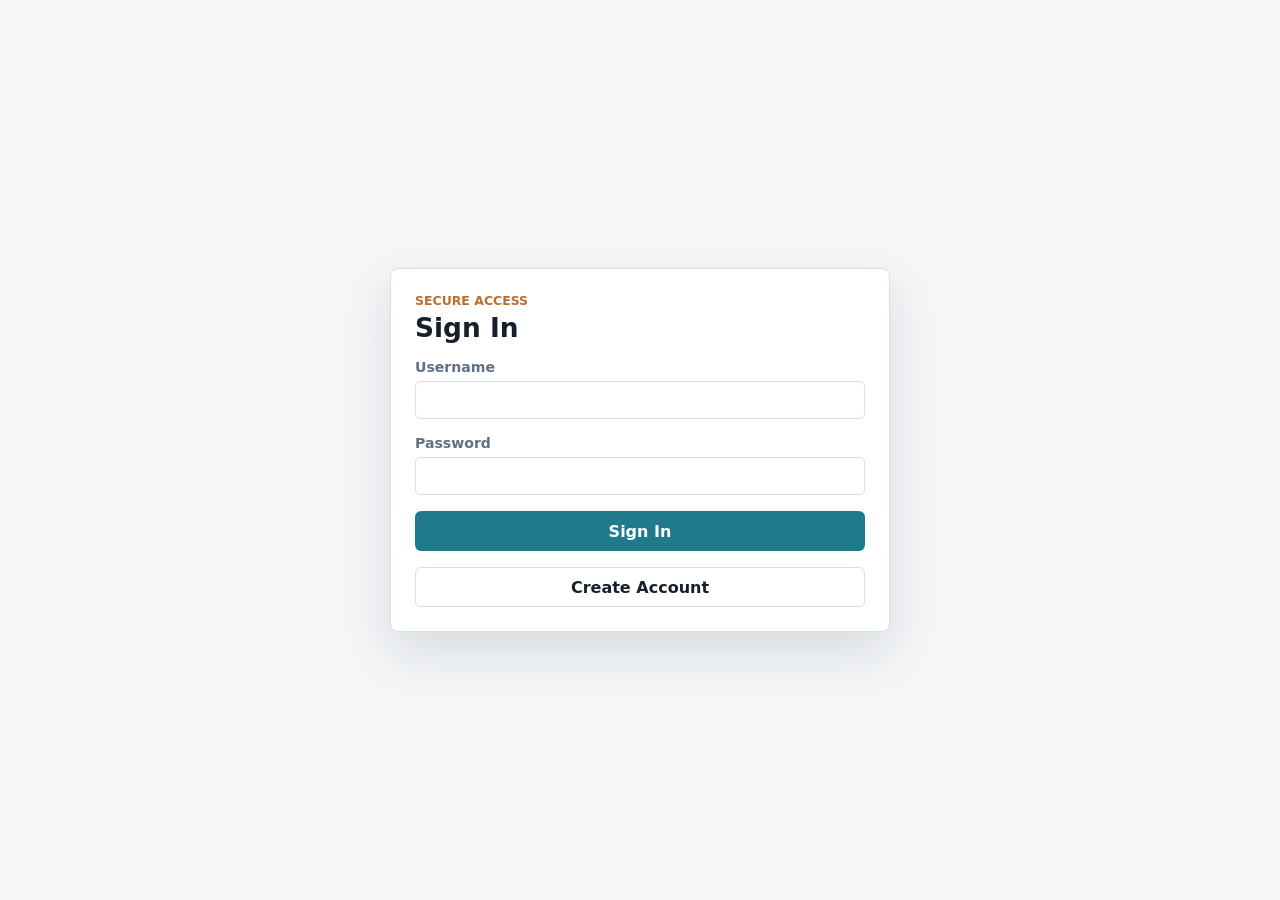
==== docs/index.html @ cb33c976 "Prepare static site for GitHub Pages" ====
<!doctype html>
<html lang="en">
  <head>
    <meta charset="utf-8">
    <meta name="viewport" content="width=device-width, initial-scale=1">
    <title>Intake Assistance</title>
    <link rel="stylesheet" href="styles.css">
  </head>
  <body>
    <section id="login-screen" class="login-screen">
      <form id="login-form" class="login-card">
        <div>
          <p class="eyebrow">Secure Access</p>
          <h1>Sign In</h1>
        </div>

        <label>
          Username
          <input name="username" autocomplete="username" required>
        </label>
        <label>
          Password
          <input name="password" type="password" autocomplete="current-password" required>
        </label>

        <p id="login-error" class="login-error" role="alert" hidden></p>
        <button type="submit">Sign In</button>
        <a class="auth-link" href="create-account.html">Create Account</a>
      </form>
    </section>

    <main class="app-shell">
      <section class="workspace">
        <form id="intake-form" class="intake-form">
          <header class="app-header">
            <div>
              <p class="eyebrow">Case Intake</p>
              <h1>Intake Assistance</h1>
              <p id="signed-in-user" class="signed-in-user"></p>
            </div>
            <div class="header-actions">
              <button type="reset" class="ghost-button">Clear</button>
              <button type="button" id="logout-button" class="ghost-button">Log Out</button>
            </div>
          </header>

          <section class="form-section">
            <h2>Client</h2>
            <div class="field-grid">
              <label>
                Attorney name
                <input name="attorneyName" required>
              </label>
              <label>
                Client name
                <input name="clientName" required>
              </label>
              <label>
                Client birthdate
                <input name="clientBirthdate" type="date" required>
              </label>
              <label>
                XREF
                <input name="xref" required>
              </label>
              <label>
                Court date
                <input name="courtDate" type="date" required>
              </label>
            </div>
          </section>

          <section class="form-section">
            <h2>Charge</h2>
            <div class="segmented" role="radiogroup" aria-label="Crime type">
              <label>
                <input type="radio" name="crimeType" value="felony" checked>
                <span>Felony</span>
              </label>
              <label>
                <input type="radio" name="crimeType" value="misdemeanor">
                <span>Misdemeanor</span>
              </label>
            </div>

            <label>
              Charged offense(s)
              <input name="chargedOffense" required>
            </label>

            <div id="felony-fields" class="field-grid charge-fields">
              <label>
                Base term
                <input name="felonyBaseTerm" type="number" min="0" step="0.01">
              </label>
              <div class="subordinate-midterms">
                <div id="subordinate-midterm-list" class="subordinate-midterm-list">
                  <label>
                    Subordinate midterm
                    <input name="felonyMidterm" type="number" min="0" step="0.01">
                  </label>
                </div>
                <button type="button" id="add-subordinate-midterm" class="ghost-button inline-button">
                  Add subordinate midterm
                </button>
              </div>
              <label class="checkbox-field">
                <input type="checkbox" name="hasPotentialCharge">
                <span>Potential charge</span>
              </label>
              <div id="potential-charge-fields" class="field-grid nested-fields" hidden>
                <label>
                  Potential base term
                  <input name="potentialBaseTerm" type="number" min="0" step="0.01">
                </label>
                <label>
                  Potential midterm
                  <input name="potentialMidterm" type="number" min="0" step="0.01">
                </label>
              </div>
            </div>

            <div id="misdemeanor-fields" class="field-grid charge-fields" hidden>
              <label>
                Base term
                <input name="misdemeanorBaseTerm" type="number" min="0" step="0.01">
              </label>
              <label>
                Midterm
                <input name="misdemeanorMidterm" type="number" min="0" step="0.01">
              </label>
            </div>
          </section>

          <section class="form-section">
            <h2>Case Details</h2>
            <label>
              Police report information
              <textarea name="policeReport" rows="4" required></textarea>
            </label>

            <label class="checkbox-field">
              <input type="checkbox" name="inCustodyCredit">
              <span>Client is in custody</span>
            </label>
            <label id="custody-credit-field" hidden>
              Days of in custody credit
              <input name="custodyCredits" type="number" min="0" step="1">
            </label>

            <label>
              Police report PDF
              <input name="policeReportPdf" type="file" accept="application/pdf">
            </label>

            <label class="checkbox-field">
              <input type="checkbox" name="hasCriminalHistory">
              <span>Client has criminal history</span>
            </label>
            <label id="criminal-history-field" hidden>
              Criminal history details
              <textarea name="historyDetails" rows="3"></textarea>
            </label>
            <label id="criminal-history-file-field" hidden>
              Criminal history PDF
              <input name="criminalHistoryPdf" type="file" accept="application/pdf">
            </label>

            <label class="checkbox-field">
              <input type="checkbox" name="hasPleaDeal">
              <span>There is a plea deal</span>
            </label>
            <label id="plea-deal-field" hidden>
              Plea bargain
              <textarea name="pleaBargain" rows="3"></textarea>
            </label>

            <label class="checkbox-field">
              <input type="checkbox" name="clientsRightsExplained">
              <span>Client's rights explained</span>
            </label>
            <label class="checkbox-field">
              <input type="checkbox" name="mentalHealthDiversion">
              <span>Mental Health Diversion referral</span>
            </label>
          </section>
        </form>

        <aside class="summary-panel" aria-live="polite">
          <div class="summary-header">
            <div>
              <p class="eyebrow">Summary</p>
              <h2 id="summary-title">Intake Summary</h2>
            </div>
            <button type="button" id="print-button">Print</button>
          </div>
          <div id="summary-output" class="summary-output"></div>
        </aside>
      </section>
    </main>

    <script src="app.js"></script>
  </body>
</html>
---- docs/styles.css ----
:root {
  color-scheme: light;
  --bg: #f4f6f8;
  --panel: #ffffff;
  --ink: #17202a;
  --muted: #617083;
  --line: #d7dee7;
  --focus: #1f7a8c;
  --focus-strong: #145766;
  --accent: #b96f2d;
  --danger: #a33a3a;
}

* {
  box-sizing: border-box;
}

body {
  margin: 0;
  background: var(--bg);
  color: var(--ink);
  font-family: Inter, ui-sans-serif, system-ui, -apple-system, BlinkMacSystemFont, "Segoe UI", sans-serif;
}

body.login-active .app-shell {
  display: none;
}

button,
input,
textarea {
  font: inherit;
}

.login-screen {
  display: grid;
  min-height: 100vh;
  place-items: center;
  padding: 24px;
}

body:not(.login-active) .login-screen {
  display: none;
}

.login-card {
  display: grid;
  gap: 16px;
  width: min(100%, 500px);
  padding: 24px;
  background: var(--panel);
  border: 1px solid var(--line);
  border-radius: 8px;
  box-shadow: 0 20px 50px rgba(23, 32, 42, 0.12);
}

.auth-actions {
  display: grid;
  grid-template-columns: 1fr 1fr;
  gap: 10px;
}

.auth-link {
  display: grid;
  min-height: 40px;
  place-items: center;
  border: 1px solid var(--line);
  border-radius: 6px;
  padding: 9px 14px;
  color: var(--ink);
  font-weight: 700;
  text-decoration: none;
}

.auth-link:hover {
  background: #eef2f6;
}

.login-error {
  margin: 0;
  color: var(--danger);
  font-size: 0.9rem;
  font-weight: 700;
}

.app-shell {
  min-height: 100vh;
  padding: 24px;
}

.workspace {
  display: grid;
  grid-template-columns: minmax(0, 1fr) minmax(360px, 0.55fr);
  gap: 20px;
  max-width: 1320px;
  margin: 0 auto;
  align-items: start;
}

.intake-form,
.summary-panel {
  background: var(--panel);
  border: 1px solid var(--line);
  border-radius: 8px;
}

.intake-form {
  padding: 22px;
}

.summary-panel {
  position: sticky;
  top: 24px;
  padding: 20px;
}

.app-header,
.summary-header {
  display: flex;
  justify-content: space-between;
  gap: 16px;
  align-items: center;
}

.app-header {
  margin-bottom: 22px;
}

.header-actions {
  display: flex;
  gap: 10px;
  align-items: center;
}

.signed-in-user {
  margin: 6px 0 0;
  color: var(--muted);
  font-size: 0.9rem;
}

.eyebrow {
  margin: 0 0 4px;
  color: var(--accent);
  font-size: 0.78rem;
  font-weight: 700;
  letter-spacing: 0;
  text-transform: uppercase;
}

h1,
h2 {
  margin: 0;
  line-height: 1.2;
}

h1 {
  font-size: 1.65rem;
}

h2 {
  font-size: 1rem;
}

.form-section {
  display: grid;
  gap: 14px;
  padding: 18px 0;
  border-top: 1px solid var(--line);
}

.form-section:first-of-type {
  border-top: 0;
}

.field-grid {
  display: grid;
  grid-template-columns: repeat(2, minmax(0, 1fr));
  gap: 14px;
}

.charge-fields {
  margin-top: 4px;
}

.nested-fields {
  grid-column: 1 / -1;
  padding-left: 14px;
  border-left: 3px solid var(--line);
}

.subordinate-midterms {
  display: grid;
  gap: 10px;
}

.subordinate-midterm-list {
  display: grid;
  gap: 10px;
}

.subordinate-midterm-row {
  display: grid;
  grid-template-columns: minmax(0, 1fr) auto;
  gap: 10px;
  align-items: end;
}

label {
  display: grid;
  gap: 6px;
  color: var(--muted);
  font-size: 0.88rem;
  font-weight: 650;
}

input,
textarea {
  width: 100%;
  border: 1px solid var(--line);
  border-radius: 6px;
  padding: 10px 11px;
  color: var(--ink);
  background: #fff;
  outline: none;
}

textarea {
  resize: vertical;
}

input:focus,
textarea:focus {
  border-color: var(--focus);
  box-shadow: 0 0 0 3px rgba(31, 122, 140, 0.14);
}

.segmented {
  display: inline-grid;
  grid-template-columns: repeat(2, minmax(120px, 1fr));
  gap: 4px;
  width: min(100%, 320px);
  padding: 4px;
  border: 1px solid var(--line);
  border-radius: 8px;
  background: #eef2f6;
}

.segmented label {
  display: block;
}

.segmented input {
  position: absolute;
  opacity: 0;
  pointer-events: none;
}

.segmented span {
  display: block;
  min-height: 38px;
  padding: 9px 12px;
  border-radius: 6px;
  color: var(--muted);
  text-align: center;
  cursor: pointer;
}

.segmented input:checked + span {
  background: #fff;
  color: var(--focus-strong);
  box-shadow: 0 1px 3px rgba(23, 32, 42, 0.12);
}

.checkbox-field {
  display: flex;
  min-height: 42px;
  align-items: center;
  gap: 10px;
  color: var(--ink);
}

.checkbox-field input {
  width: 18px;
  height: 18px;
  accent-color: var(--focus);
}

button {
  min-height: 40px;
  border: 0;
  border-radius: 6px;
  padding: 9px 14px;
  background: var(--focus);
  color: #fff;
  font-weight: 700;
  cursor: pointer;
}

button:hover {
  background: var(--focus-strong);
}

.ghost-button {
  border: 1px solid var(--line);
  background: #fff;
  color: var(--ink);
}

.ghost-button:hover {
  background: #eef2f6;
}

.inline-button {
  width: fit-content;
}

.summary-output {
  display: grid;
  gap: 14px;
  margin-top: 18px;
}

.summary-group {
  border-top: 1px solid var(--line);
  padding-top: 14px;
}

.summary-group:first-child {
  border-top: 0;
  padding-top: 0;
}

.summary-group h3 {
  margin: 0 0 8px;
  font-size: 0.95rem;
}

.summary-row {
  display: grid;
  grid-template-columns: 140px minmax(0, 1fr);
  gap: 10px;
  margin: 7px 0;
  font-size: 0.92rem;
}

.summary-label {
  color: var(--muted);
  font-weight: 700;
}

.exposure {
  display: inline-block;
  margin-top: 6px;
  padding: 8px 10px;
  border-radius: 6px;
  background: #e9f4f6;
  color: var(--focus-strong);
  font-weight: 800;
}

.missing {
  color: var(--danger);
}

@media (max-width: 960px) {
  .app-shell {
    padding: 14px;
  }

  .workspace {
    grid-template-columns: 1fr;
  }

  .summary-panel {
    position: static;
  }
}

@media (max-width: 640px) {
  .field-grid {
    grid-template-columns: 1fr;
  }

  .app-header,
  .summary-header {
    align-items: stretch;
    flex-direction: column;
  }

  .header-actions {
    display: grid;
    grid-template-columns: 1fr 1fr;
  }

  .auth-actions {
    grid-template-columns: 1fr;
  }

  .subordinate-midterm-row {
    grid-template-columns: 1fr;
  }

  .inline-button {
    width: 100%;
  }

  .summary-row {
    grid-template-columns: 1fr;
    gap: 2px;
  }
}

@media print {
  body {
    background: #fff;
  }

  .app-shell {
    padding: 0;
  }

  .intake-form,
  .summary-header button {
    display: none;
  }

  .workspace {
    display: block;
  }

  .summary-panel {
    position: static;
    border: 0;
    padding: 0;
  }
}
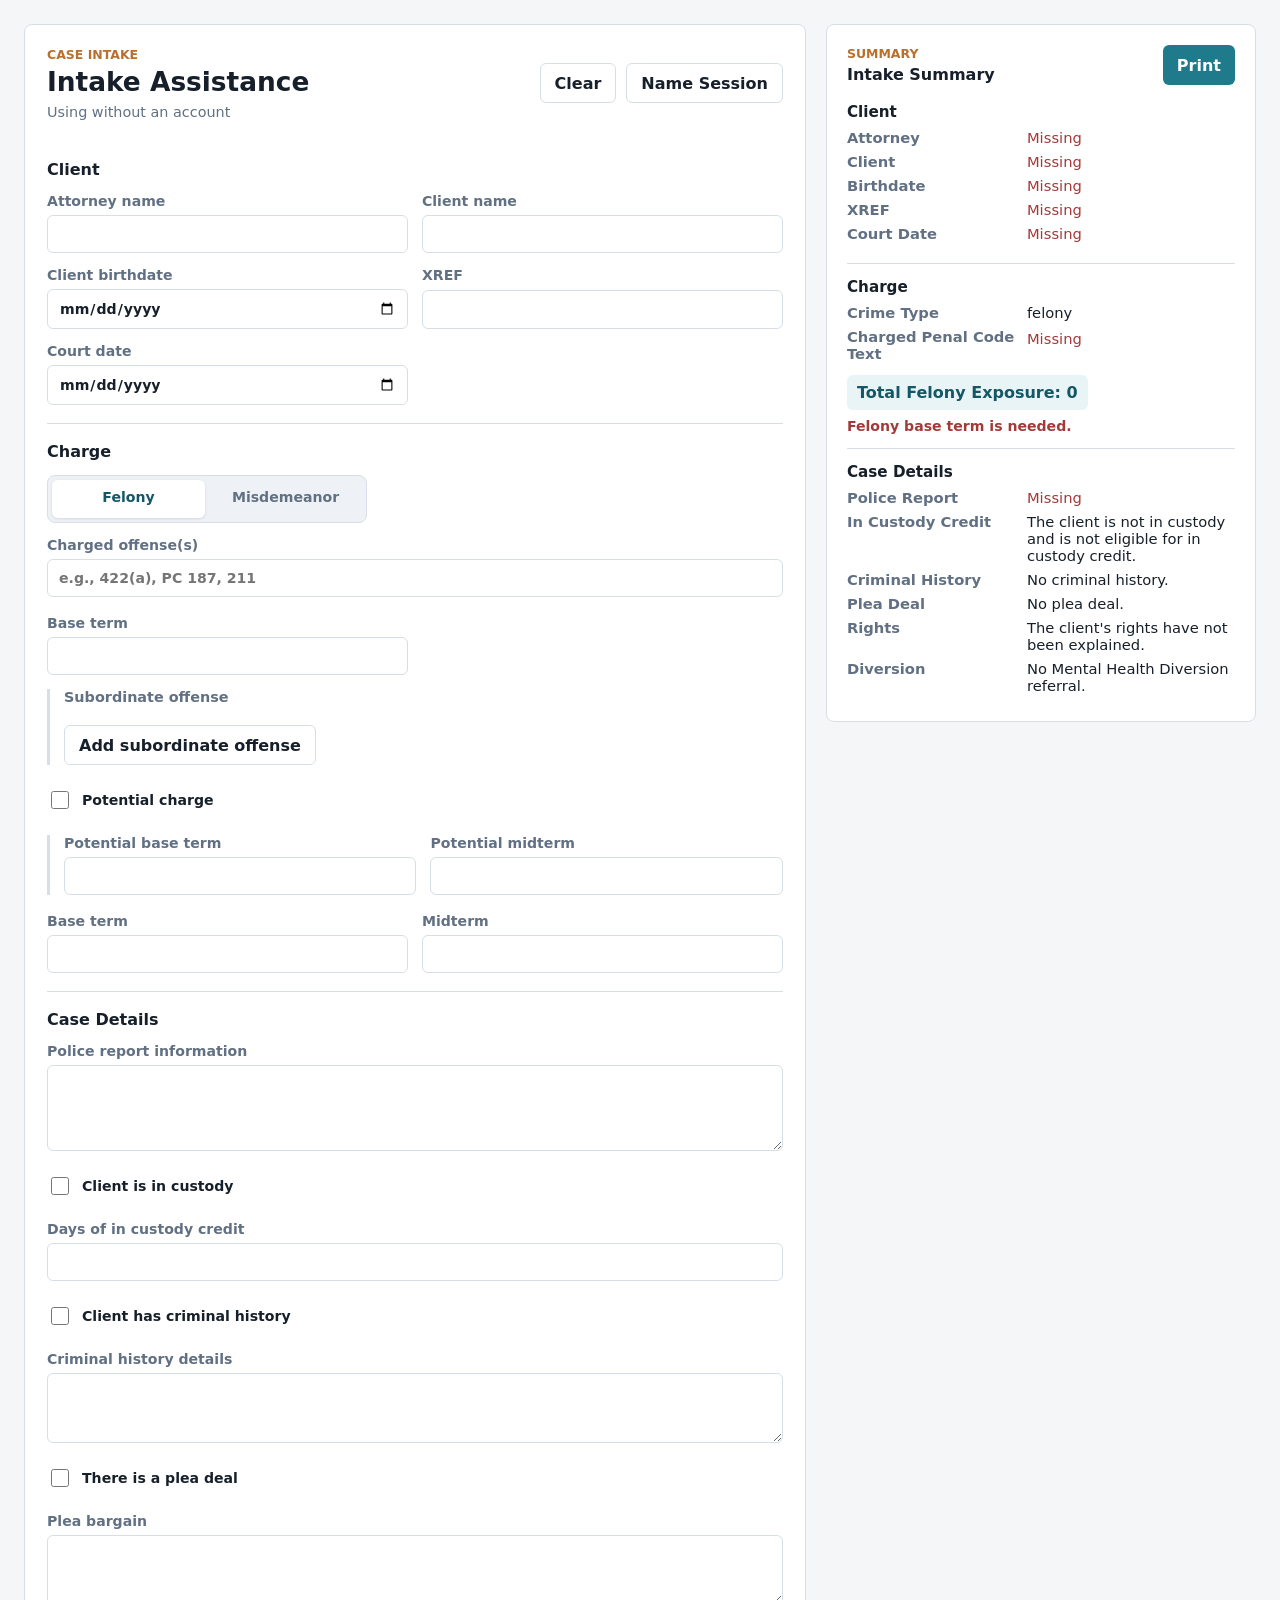
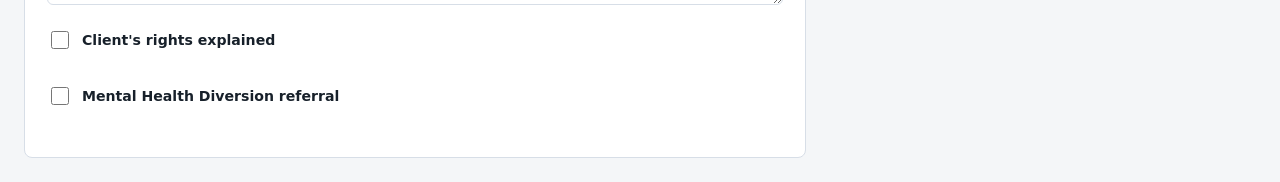
==== commit 61145866: "Add Penal Code reference tooling" ====
--- a/docs/index.html
+++ b/docs/index.html
@@ -10,22 +10,18 @@
     <section id="login-screen" class="login-screen">
       <form id="login-form" class="login-card">
         <div>
-          <p class="eyebrow">Secure Access</p>
-          <h1>Sign In</h1>
+          <p class="eyebrow">Optional</p>
+          <h1>Name This Session</h1>
         </div>
 
         <label>
-          Username
-          <input name="username" autocomplete="username" required>
-        </label>
-        <label>
-          Password
-          <input name="password" type="password" autocomplete="current-password" required>
+          Display name
+          <input name="displayName" autocomplete="name" placeholder="e.g., Attorney Smith" required>
         </label>
 
         <p id="login-error" class="login-error" role="alert" hidden></p>
-        <button type="submit">Sign In</button>
-        <a class="auth-link" href="create-account.html">Create Account</a>
+        <button type="submit">Use This Name</button>
+        <button type="button" class="ghost-button" data-continue-without-account>Continue without account</button>
       </form>
     </section>
 
@@ -40,7 +36,7 @@
             </div>
             <div class="header-actions">
               <button type="reset" class="ghost-button">Clear</button>
-              <button type="button" id="logout-button" class="ghost-button">Log Out</button>
+              <button type="button" id="logout-button" class="ghost-button">Name Session</button>
             </div>
           </header>
 
@@ -85,7 +81,8 @@
 
             <label>
               Charged offense(s)
-              <input name="chargedOffense" required>
+              <input name="chargedOffense" placeholder="e.g., 422(a), PC 187, 211" aria-describedby="charged-offense-status" required>
+              <span id="charged-offense-status" class="offense-status" data-offense-status-for="chargedOffense" aria-live="polite"></span>
             </label>
 
             <div id="felony-fields" class="field-grid charge-fields">
@@ -94,14 +91,10 @@
                 <input name="felonyBaseTerm" type="number" min="0" step="0.01">
               </label>
               <div class="subordinate-midterms">
-                <div id="subordinate-midterm-list" class="subordinate-midterm-list">
-                  <label>
-                    Subordinate midterm
-                    <input name="felonyMidterm" type="number" min="0" step="0.01">
-                  </label>
-                </div>
+                <h3 class="nested-heading">Subordinate offense</h3>
+                <div id="subordinate-midterm-list" class="subordinate-midterm-list"></div>
                 <button type="button" id="add-subordinate-midterm" class="ghost-button inline-button">
-                  Add subordinate midterm
+                  Add subordinate offense
                 </button>
               </div>
               <label class="checkbox-field">
@@ -148,11 +141,6 @@
               <input name="custodyCredits" type="number" min="0" step="1">
             </label>
 
-            <label>
-              Police report PDF
-              <input name="policeReportPdf" type="file" accept="application/pdf">
-            </label>
-
             <label class="checkbox-field">
               <input type="checkbox" name="hasCriminalHistory">
               <span>Client has criminal history</span>
@@ -161,11 +149,6 @@
               Criminal history details
               <textarea name="historyDetails" rows="3"></textarea>
             </label>
-            <label id="criminal-history-file-field" hidden>
-              Criminal history PDF
-              <input name="criminalHistoryPdf" type="file" accept="application/pdf">
-            </label>
-
             <label class="checkbox-field">
               <input type="checkbox" name="hasPleaDeal">
               <span>There is a plea deal</span>
@@ -199,6 +182,7 @@
       </section>
     </main>
 
+    <script src="penal-code-utils.js"></script>
     <script src="app.js"></script>
   </body>
 </html>
--- a/docs/styles.css
+++ b/docs/styles.css
@@ -191,6 +191,16 @@
 .subordinate-midterms {
   display: grid;
   gap: 10px;
+  grid-column: 1 / -1;
+  padding-left: 14px;
+  border-left: 3px solid var(--line);
+}
+
+.nested-heading {
+  margin: 0;
+  color: var(--muted);
+  font-size: 0.9rem;
+  font-weight: 700;
 }
 
 .subordinate-midterm-list {
@@ -200,7 +210,7 @@
 
 .subordinate-midterm-row {
   display: grid;
-  grid-template-columns: minmax(0, 1fr) auto;
+  grid-template-columns: minmax(0, 1.2fr) minmax(0, 1fr) auto;
   gap: 10px;
   align-items: end;
 }
@@ -211,6 +221,23 @@
   color: var(--muted);
   font-size: 0.88rem;
   font-weight: 650;
+}
+
+.offense-status {
+  min-height: 1rem;
+  color: var(--focus-strong);
+  font-size: 0.78rem;
+  font-weight: 700;
+}
+
+.offense-status:empty {
+  display: none;
+}
+
+.offense-status.is-error,
+.offense-error,
+.summary-warning {
+  color: var(--danger);
 }
 
 input,
@@ -337,7 +364,7 @@
 
 .summary-row {
   display: grid;
-  grid-template-columns: 140px minmax(0, 1fr);
+  grid-template-columns: 170px minmax(0, 1fr);
   gap: 10px;
   margin: 7px 0;
   font-size: 0.92rem;
@@ -346,6 +373,51 @@
 .summary-label {
   color: var(--muted);
   font-weight: 700;
+}
+
+.code-text {
+  line-height: 1.45;
+}
+
+.code-details {
+  margin-bottom: 12px;
+}
+
+.code-details summary {
+  cursor: pointer;
+}
+
+.code-details summary span {
+  display: block;
+  margin-top: 4px;
+  color: var(--ink);
+}
+
+.code-full-text {
+  margin-top: 10px;
+  padding-left: 12px;
+  border-left: 3px solid var(--line);
+}
+
+.code-source {
+  margin-top: 8px;
+  color: var(--muted);
+  font-size: 0.82rem;
+}
+
+.offense-loading {
+  color: var(--muted);
+  font-weight: 700;
+}
+
+.summary-warning {
+  margin-top: 8px;
+  font-size: 0.88rem;
+  font-weight: 700;
+}
+
+.subordinate-offense {
+  margin-bottom: 12px;
 }
 
 .exposure {
